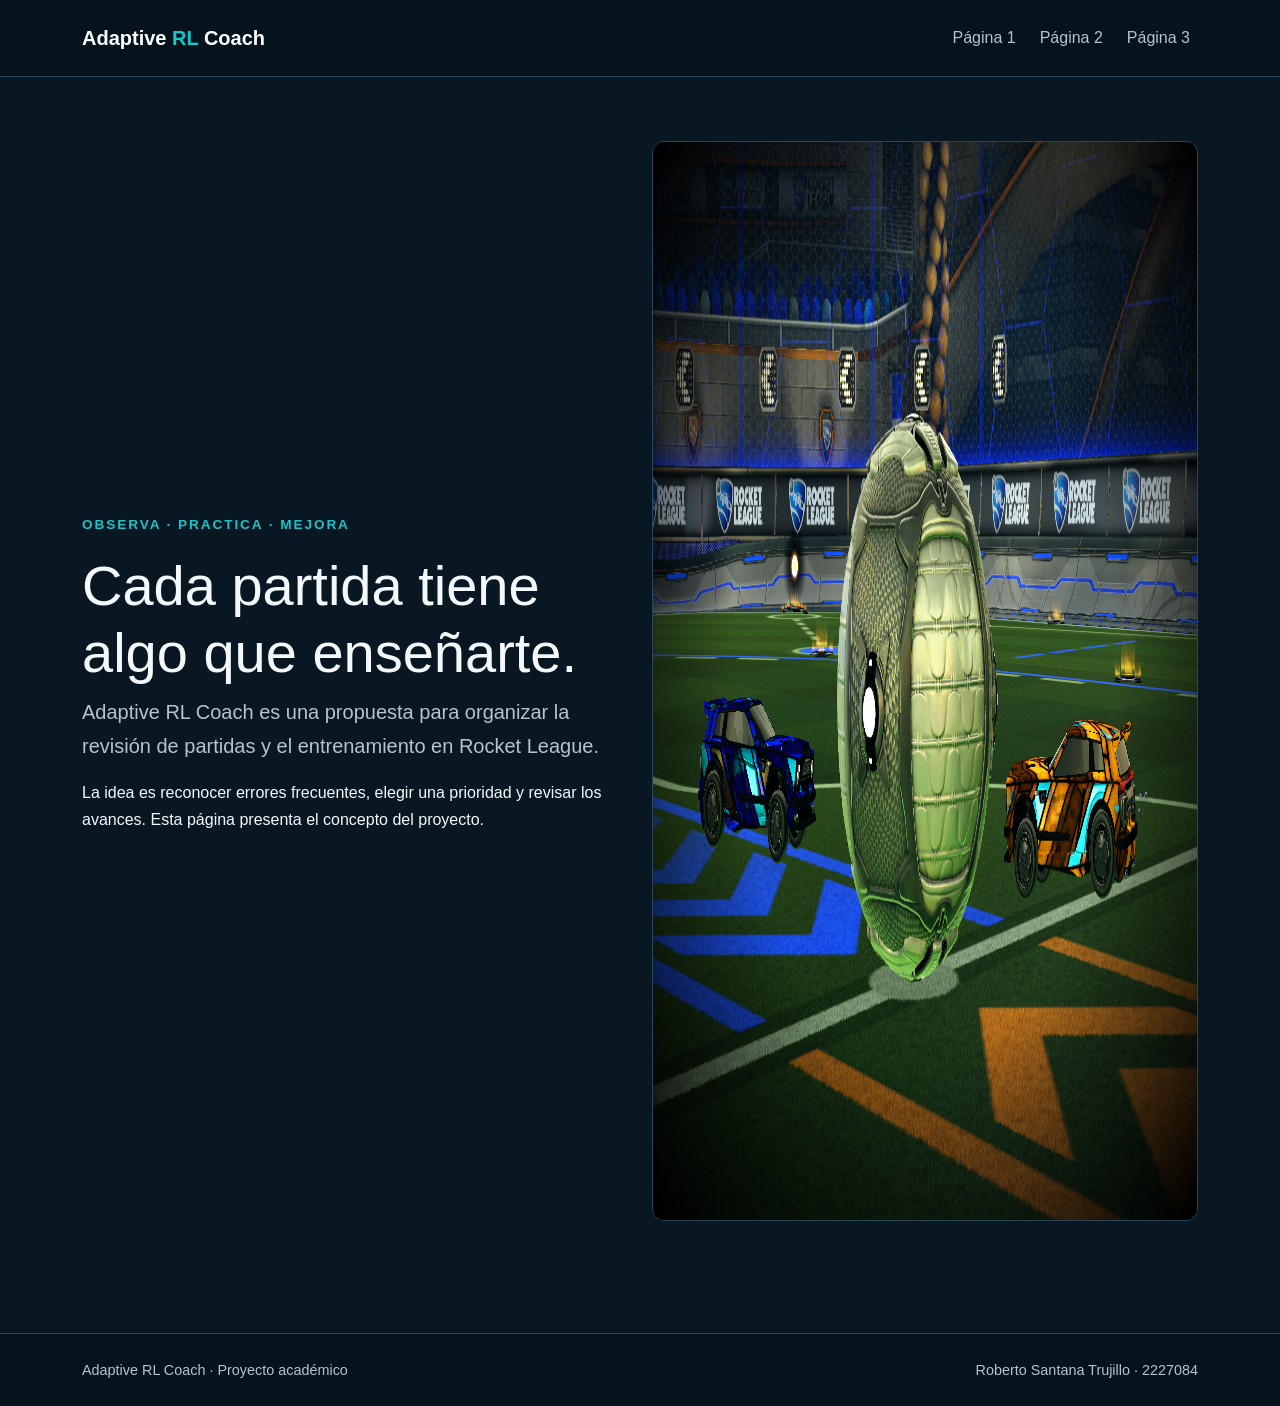
==== index.html @ df8fd590 "Agrega pagina inicial de la actividad 2" ====
<!DOCTYPE html>
<html lang="es">
<head>
    <meta charset="UTF-8">
    <meta name="viewport" content="width=device-width, initial-scale=1.0">
    <meta name="description" content="Concepto de Adaptive RL Coach: revisión de partidas, entrenamiento y seguimiento en Rocket League.">
    <title>Inicio | Adaptive RL Coach</title>
    <link rel="stylesheet" href="vendor/bootstrap.min.css">
    <link rel="stylesheet" href="css/estilos.css">
</head>
<body>
    <!-- El menú se despliega con el botón en pantallas pequeñas. -->
    <nav class="navbar navbar-expand-md navbar-dark" aria-label="Navegación principal">
        <div class="container py-2">
            <a class="navbar-brand" href="index.html">Adaptive <span>RL</span> Coach</a>
            <button class="navbar-toggler" type="button" data-bs-toggle="collapse" data-bs-target="#menuPrincipal" aria-controls="menuPrincipal" aria-expanded="false" aria-label="Abrir o cerrar menú">
                <span class="navbar-toggler-icon"></span>
            </button>
            <div class="collapse navbar-collapse" id="menuPrincipal">
                <ul class="navbar-nav ms-auto gap-md-2">
                <li class="nav-item"><a class="nav-link" href="#">Página 1</a></li>
                <li class="nav-item"><a class="nav-link" href="#">Página 2</a></li>
                <li class="nav-item"><a class="nav-link" href="#">Página 3</a></li>
                </ul>
            </div>
        </div>
    </nav>
    <main class="container pb-5">
        <header class="portada">
            <div class="row align-items-center g-4">
                <div class="col-lg-6">
                    <div class="etiqueta">Observa · Practica · Mejora</div>
                    <h1 class="display-4 mt-3">Cada partida tiene algo que enseñarte.</h1>
                    <p class="lead texto-secundario">Adaptive RL Coach es una propuesta para organizar la revisión de partidas y el entrenamiento en Rocket League.</p>
                    <p>La idea es reconocer errores frecuentes, elegir una prioridad y revisar los avances. Esta página presenta el concepto del proyecto.</p>
                </div>
                <div class="col-lg-6">
                    <img src="images/replay-analysis.png" class="imagen-portada" alt="Dos autos frente al balón en una cancha de Rocket League" width="1920" height="1080">
                </div>
            </div>
        </header>
    </main>
    <footer class="py-4">
        <div class="container d-flex flex-wrap justify-content-between gap-2">
            <span>Adaptive RL Coach · Proyecto académico</span>
            <span>Roberto Santana Trujillo · 2227084</span>
        </div>
    </footer>
    <!-- La biblioteca local permite usar el menú y los componentes sin internet. -->
    <script src="vendor/bootstrap.bundle.min.js"></script>
</body>
</html>
---- css/estilos.css ----
/* Paleta de Adaptive RL Coach. Bootstrap se carga antes de este archivo. */
body {
    background-color: #081722;
    color: #f4f8fb;
    font-family: Arial, sans-serif;
    line-height: 1.7;
}
.navbar, footer { background-color: #06121c; }
.navbar { border-bottom: 1px solid #29455a; }
.navbar-brand { font-weight: bold; }
.navbar-brand span, .etiqueta { color: #19c5c8; }
.navbar .nav-link { color: #b6c4cf; }
.navbar .nav-link:hover, .navbar .nav-link:focus { color: #f4f8fb; }
.navbar .nav-link.active { color: #19c5c8; text-decoration: underline; text-underline-offset: 6px; }
main { min-height: 75vh; }
.portada { padding-top: 4rem; padding-bottom: 4rem; }
h1, h2, h3 { font-weight: bold; line-height: 1.2; }
.etiqueta { font-size: .85rem; font-weight: bold; letter-spacing: .12rem; text-transform: uppercase; }
.texto-secundario, .pie-imagen { color: #b6c4cf; }
.imagen-portada { width: 100%; border-radius: 12px; border: 1px solid #29455a; }
.panel, .card { background-color: #102536; color: #f4f8fb; border: 1px solid #29455a; }
.panel { padding: 1.5rem; border-radius: 12px; }
.card { height: 100%; overflow: hidden; }
.card-img-top { width: 100%; aspect-ratio: 16 / 9; object-fit: cover; }
.card-title { font-size: 1.3rem; }
.btn-primary { background-color: #16b9bd; border-color: #16b9bd; color: #041017; font-weight: bold; }
.btn-primary:hover, .btn-primary:focus { background-color: #34d1d3; border-color: #34d1d3; color: #041017; }
.btn-outline-light { border-color: #aebdc8; }
.numero { color: #ffa31a; font-weight: bold; }
.separador { border-top: 1px solid #29455a; }
.accordion { --bs-accordion-bg: #102536; --bs-accordion-color: #f4f8fb; --bs-accordion-border-color: #29455a; --bs-accordion-btn-bg: #102536; --bs-accordion-btn-color: #f4f8fb; --bs-accordion-active-bg: #0c1e2b; --bs-accordion-active-color: #19c5c8; }
.accordion-button::after { filter: brightness(0) invert(1); }
.carousel { border: 1px solid #29455a; border-radius: 12px; overflow: hidden; }
.carousel-item img { width: 100%; aspect-ratio: 16 / 9; object-fit: cover; }
.alert-info { background-color: #0c1e2b; border-color: #29455a; color: #f4f8fb; }
footer { border-top: 1px solid #29455a; color: #b6c4cf; font-size: .9rem; }
a:focus-visible, button:focus-visible { outline: 3px solid #ffa31a; outline-offset: 4px; }
@media (max-width: 767px) {
    .portada { padding-top: 2rem; padding-bottom: 2rem; }
    .navbar-brand { font-size: 1rem; }
}
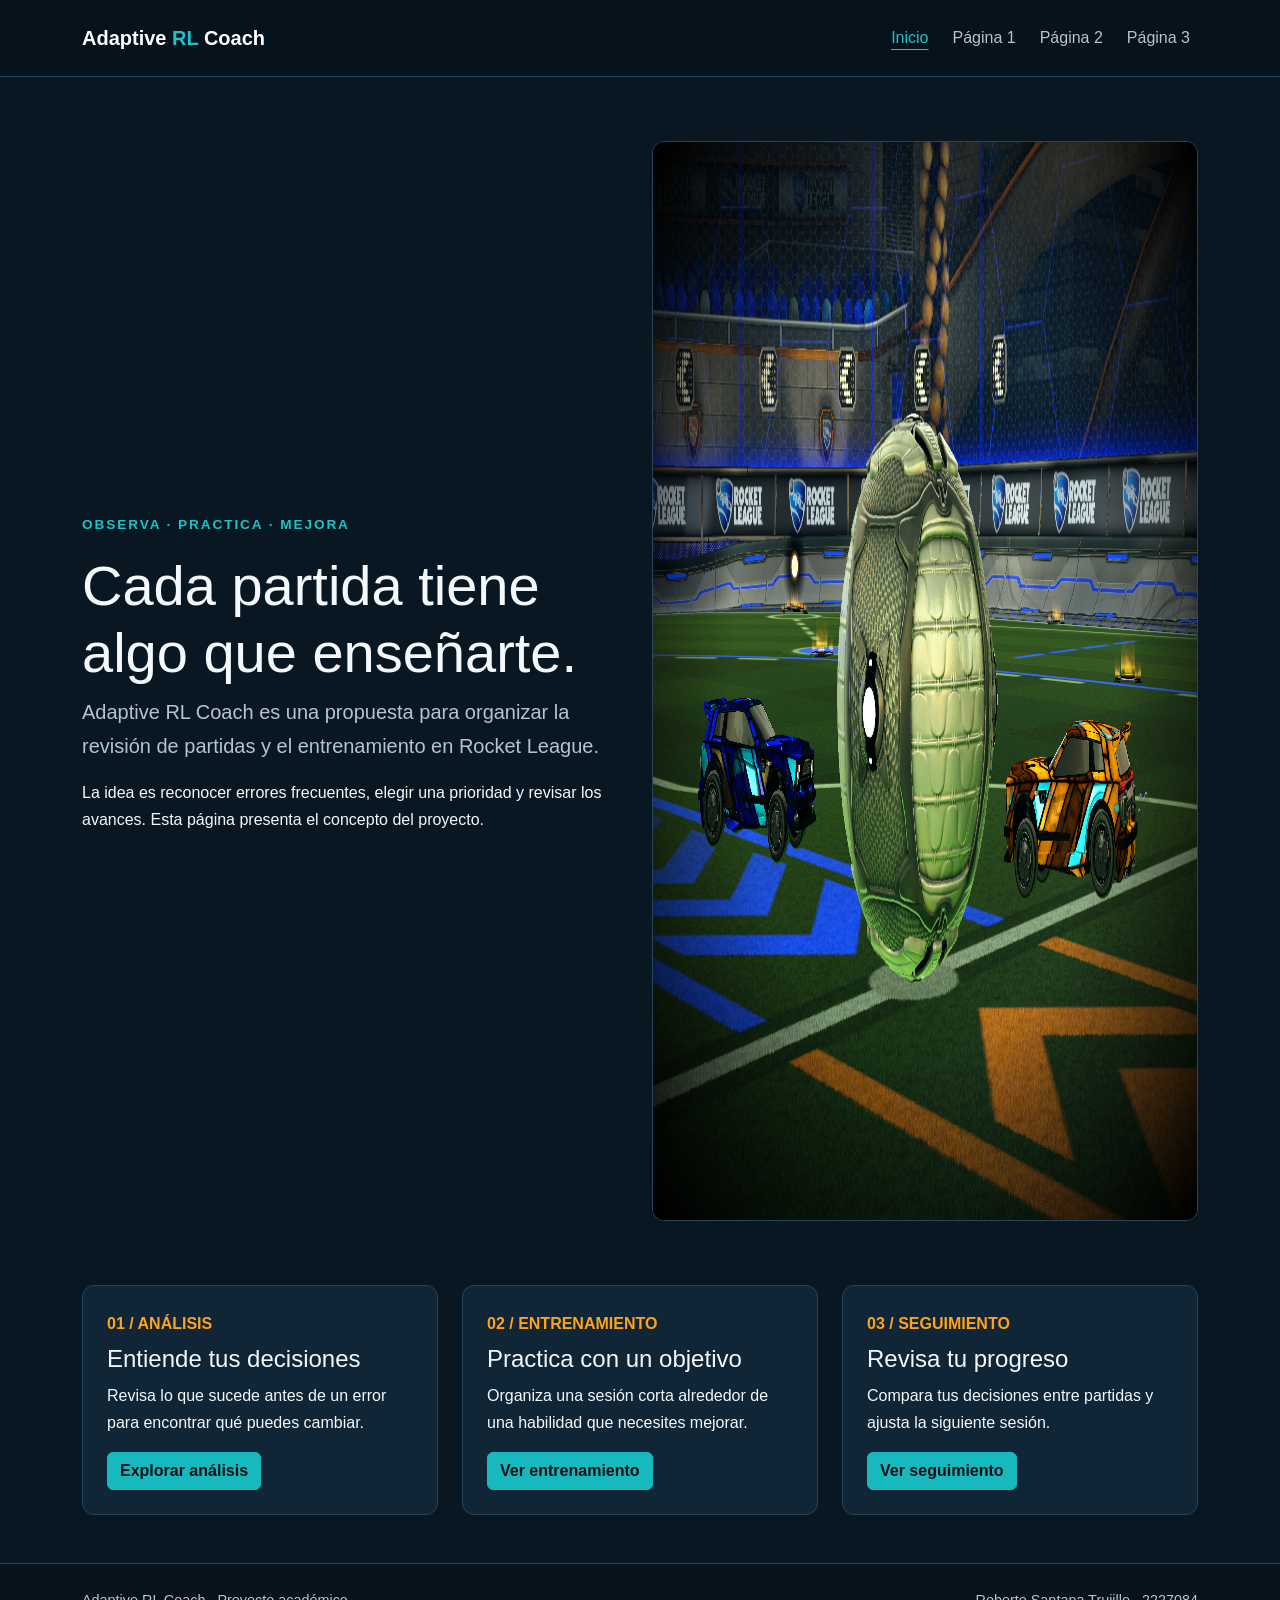
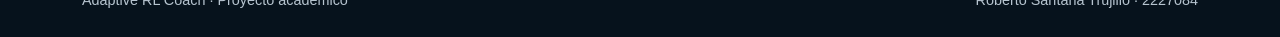
==== commit 522df8c2: "Agrega paginas y navegacion de la actividad 3" ====
--- a/index.html
+++ b/index.html
@@ -18,9 +18,10 @@
             </button>
             <div class="collapse navbar-collapse" id="menuPrincipal">
                 <ul class="navbar-nav ms-auto gap-md-2">
-                <li class="nav-item"><a class="nav-link" href="#">Página 1</a></li>
-                <li class="nav-item"><a class="nav-link" href="#">Página 2</a></li>
-                <li class="nav-item"><a class="nav-link" href="#">Página 3</a></li>
+                <li class="nav-item"><a class="nav-link active" href="index.html" aria-current="page">Inicio</a></li>
+                <li class="nav-item"><a class="nav-link" href="pagina1.html">Página 1</a></li>
+                <li class="nav-item"><a class="nav-link" href="pagina2.html">Página 2</a></li>
+                <li class="nav-item"><a class="nav-link" href="pagina3.html">Página 3</a></li>
                 </ul>
             </div>
         </div>
@@ -39,6 +40,11 @@
                 </div>
             </div>
         </header>
+        <section class="row g-4" aria-label="Secciones del proyecto">
+            <div class="col-md-4"><div class="panel h-100"><div class="numero">01 / ANÁLISIS</div><h2 class="h4 mt-2">Entiende tus decisiones</h2><p>Revisa lo que sucede antes de un error para encontrar qué puedes cambiar.</p><a class="btn btn-primary" href="pagina1.html">Explorar análisis</a></div></div>
+            <div class="col-md-4"><div class="panel h-100"><div class="numero">02 / ENTRENAMIENTO</div><h2 class="h4 mt-2">Practica con un objetivo</h2><p>Organiza una sesión corta alrededor de una habilidad que necesites mejorar.</p><a class="btn btn-primary" href="pagina2.html">Ver entrenamiento</a></div></div>
+            <div class="col-md-4"><div class="panel h-100"><div class="numero">03 / SEGUIMIENTO</div><h2 class="h4 mt-2">Revisa tu progreso</h2><p>Compara tus decisiones entre partidas y ajusta la siguiente sesión.</p><a class="btn btn-primary" href="pagina3.html">Ver seguimiento</a></div></div>
+        </section>
     </main>
     <footer class="py-4">
         <div class="container d-flex flex-wrap justify-content-between gap-2">
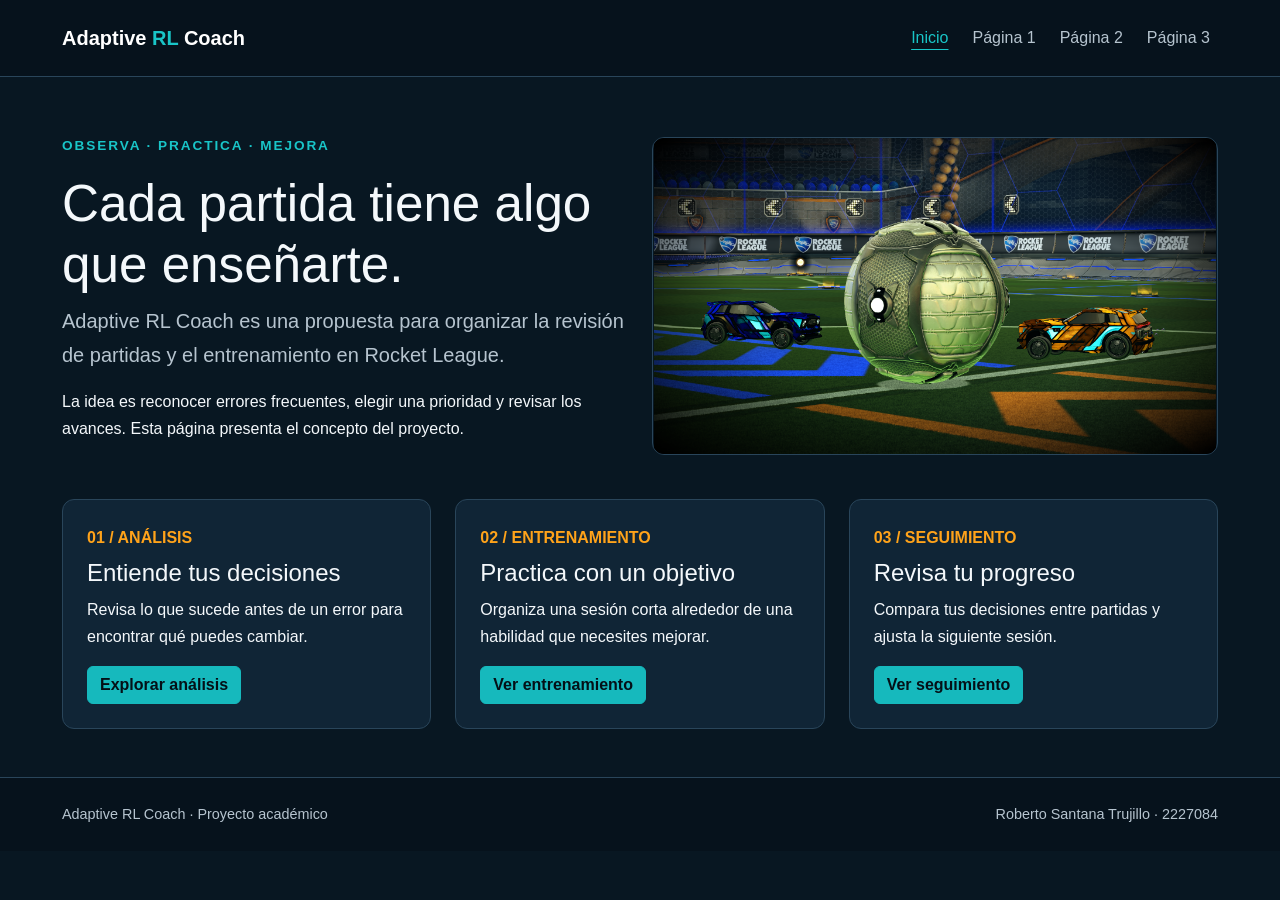
==== commit 9037df16: "Corrige imagenes y presentacion de las paginas" ====
--- a/index.html
+++ b/index.html
@@ -27,7 +27,7 @@
         </div>
     </nav>
     <main class="container pb-5">
-        <header class="portada">
+        <header class="portada portada-inicio">
             <div class="row align-items-center g-4">
                 <div class="col-lg-6">
                     <div class="etiqueta">Observa · Practica · Mejora</div>
--- a/css/estilos.css
+++ b/css/estilos.css
@@ -13,15 +13,27 @@
 .navbar .nav-link:hover, .navbar .nav-link:focus { color: #f4f8fb; }
 .navbar .nav-link.active { color: #19c5c8; text-decoration: underline; text-underline-offset: 6px; }
 main { min-height: 75vh; }
-.portada { padding-top: 4rem; padding-bottom: 4rem; }
+.portada { padding-top: 2.75rem; padding-bottom: 2rem; }
 h1, h2, h3 { font-weight: bold; line-height: 1.2; }
+img { max-width: 100%; height: auto; }
+.container { max-width: 1180px; }
+.card-body { padding: 1.4rem; }
+.card-text { color: #b6c4cf; }
+.display-4 { font-size: clamp(2.4rem, 4vw, 3.5rem); }
+.display-5 { font-size: clamp(2rem, 3.4vw, 2.8rem); }
+.lead { max-width: 760px; }
+.imagen-portada { aspect-ratio: 16 / 9; object-fit: contain; }
+.portada-inicio { padding-top: 3.5rem; padding-bottom: 2.5rem; }
+.ruta { padding: 1rem 0; color: #b6c4cf; }
+.ruta span { color: #19c5c8; }
+@media (min-width: 992px) { .portada-inicio .row { min-height: 350px; } }
 .etiqueta { font-size: .85rem; font-weight: bold; letter-spacing: .12rem; text-transform: uppercase; }
 .texto-secundario, .pie-imagen { color: #b6c4cf; }
-.imagen-portada { width: 100%; border-radius: 12px; border: 1px solid #29455a; }
+.imagen-portada { width: 100%; height: auto; border-radius: 12px; border: 1px solid #29455a; }
 .panel, .card { background-color: #102536; color: #f4f8fb; border: 1px solid #29455a; }
 .panel { padding: 1.5rem; border-radius: 12px; }
 .card { height: 100%; overflow: hidden; }
-.card-img-top { width: 100%; aspect-ratio: 16 / 9; object-fit: cover; }
+.card-img-top { display: block; width: 100%; height: auto; aspect-ratio: 16 / 9; object-fit: contain; background-color: #0c1e2b; border-bottom: 1px solid #29455a; }
 .card-title { font-size: 1.3rem; }
 .btn-primary { background-color: #16b9bd; border-color: #16b9bd; color: #041017; font-weight: bold; }
 .btn-primary:hover, .btn-primary:focus { background-color: #34d1d3; border-color: #34d1d3; color: #041017; }
@@ -30,8 +42,6 @@
 .separador { border-top: 1px solid #29455a; }
 .accordion { --bs-accordion-bg: #102536; --bs-accordion-color: #f4f8fb; --bs-accordion-border-color: #29455a; --bs-accordion-btn-bg: #102536; --bs-accordion-btn-color: #f4f8fb; --bs-accordion-active-bg: #0c1e2b; --bs-accordion-active-color: #19c5c8; }
 .accordion-button::after { filter: brightness(0) invert(1); }
-.carousel { border: 1px solid #29455a; border-radius: 12px; overflow: hidden; }
-.carousel-item img { width: 100%; aspect-ratio: 16 / 9; object-fit: cover; }
 .alert-info { background-color: #0c1e2b; border-color: #29455a; color: #f4f8fb; }
 footer { border-top: 1px solid #29455a; color: #b6c4cf; font-size: .9rem; }
 a:focus-visible, button:focus-visible { outline: 3px solid #ffa31a; outline-offset: 4px; }
